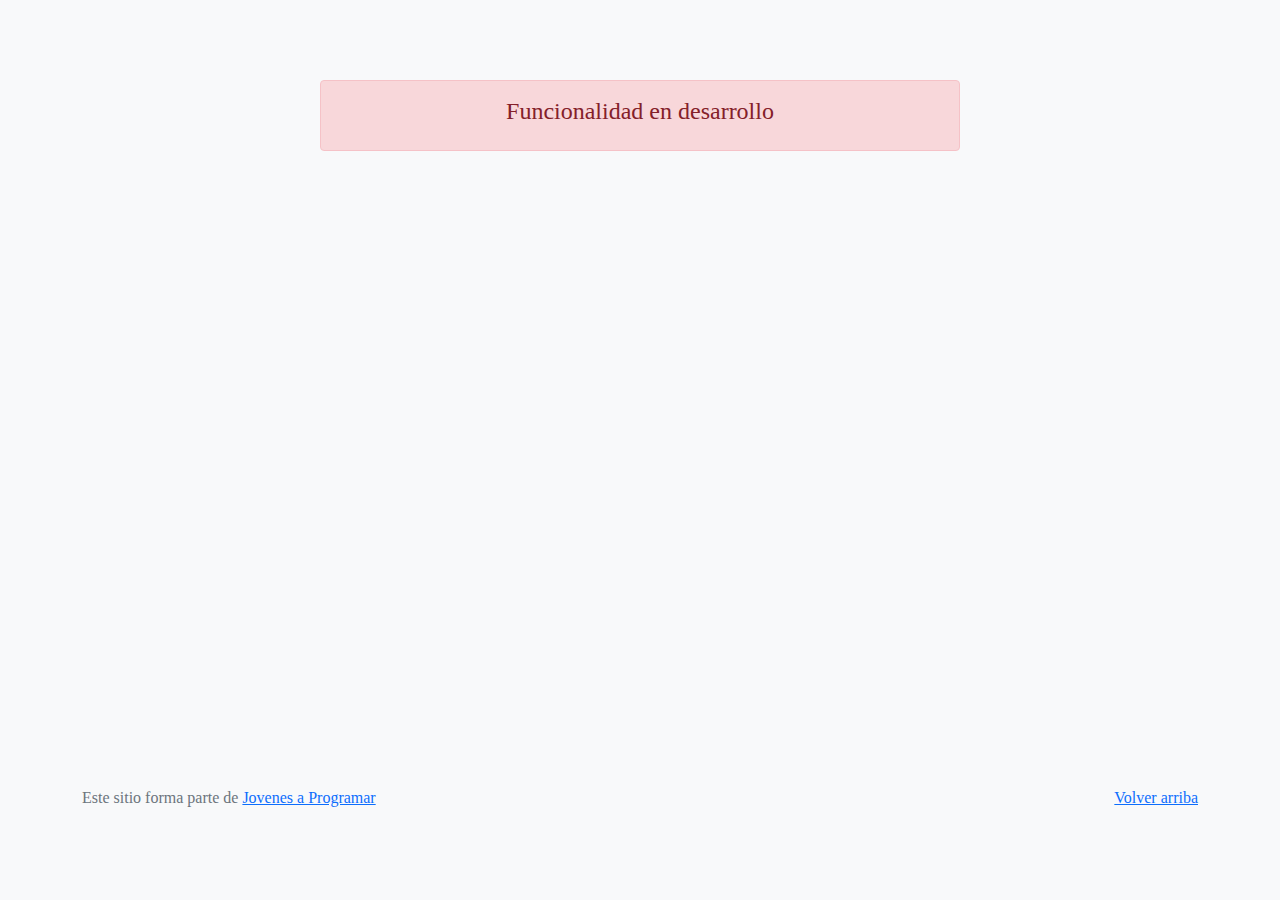
==== login.html @ 6482ea5a "first commit" ====
<!DOCTYPE html>
<html lang="es">

<head>
  <meta http-equiv="Content-Type" content="text/html; charset=UTF-8">
  <meta name="viewport" content="width=device-width, initial-scale=1, shrink-to-fit=no">
  <title>eMercado - Todo lo que busques está aquí</title>
  
  <link href="https://fonts.googleapis.com/css?family=Raleway:300,300i,400,400i,700,700i,900,900i" rel="stylesheet">
  <link href="css/bootstrap.min.css" rel="stylesheet">
  <link href="css/styles.css" rel="stylesheet">
  <style>
    body {
      background-color: rgb(248, 249, 250);
    }
  </style>
</head>

<body>
  <main class="mt-5">
    <div class="container">
      <div class="alert alert-danger text-center" role="alert">
        <h4 class="alert-heading">Funcionalidad en desarrollo</h4>
      </div>
    </div>
  </main>
  <footer class="text-muted">
    <div class="container">
      <p class="float-end">
        <a href="#">Volver arriba</a>
      </p>
      <p>Este sitio forma parte de <a href="https://jovenesaprogramar.edu.uy/" target="_blank">Jovenes a Programar</a></p>
    </div>
  </footer>
  <script src="js/login.js"></script>
</body>

</html>
---- css/styles.css ----
.jumbotron,
.card-body,
.container,
.site-header {
  font-family: 'Verdana', serif !important;
}

.jumbotron .display-4 {
  font-weight: bold;
}

nav a {
  text-decoration: none;
}

.bd-placeholder-img {
  font-size: 1.125rem;
  text-anchor: middle;
  -webkit-user-select: none;
  -moz-user-select: none;
  -ms-user-select: none;
  user-select: none;
}

@media (min-width: 768px) {
  .bd-placeholder-img-lg {
    font-size: 3.5rem;
  }
}

.jumbotron {
  height: 50vh;
  padding: 5em inherit;
  margin-bottom: 0;
  background-color: #53C0FB;
  background: url('../img/cover_back.png');
  background-size: cover;
  background-position: center;
  background-repeat: no-repeat;
  color: black;
  font-weight: bold;
}

@media (min-width: 768px) {
  .jumbotron {
    padding-top: 6rem;
    padding-bottom: 6rem;
  }
}

.jumbotron p:last-child {
  margin-bottom: 0;
}

.jumbotron-heading {
  font-weight: 300;
}

.jumbotron .container {
  max-width: 40rem;
  background-color: rgba(255, 255, 255, 0.5);
  border-radius: 10px;
  text-shadow: 1px 1px 2px grey;
}

.jumbotron .lead {
  font-size: 38px;
}

footer {
  padding-top: 3rem;
  padding-bottom: 3rem;
}

footer p {
  margin-bottom: .25rem;
}

.site-header a {
  color: white;
  transition: ease-in-out color .15s;
}

.site-header .dropdown-menu a {
  color: black;
}

.dropzone {
  border: 2px dashed #0087F7;
  border-radius: 5px;
  background: white;
}

.img-fit {
  max-height: 100%;
}

.alert {
  position: fixed;
  top: 80px;
  width: 50%;
  left: 50%;
  transform: translate(-50%, 0);
}

.lds-ring {
  display: inline-block;
  position: relative;
  width: 64px;
  height: 64px;
  top: 50%;
  left: 50%;
}

.cursor-active {
  cursor: pointer;
}

.left {
  float: left;
  padding: 4px;
  background-color: rgba(255, 255, 255, 0.5);
}

.lds-ring div {
  box-sizing: border-box;
  display: block;
  position: absolute;
  width: 51px;
  height: 51px;
  margin: 6px;
  border: 6px solid #fff;
  border-radius: 50%;
  animation: lds-ring 1.2s cubic-bezier(0.5, 0, 0.5, 1) infinite;
  border-color: #fff transparent transparent transparent;
}

.lds-ring div:nth-child(1) {
  animation-delay: -0.45s;
}

.lds-ring div:nth-child(2) {
  animation-delay: -0.3s;
}

.lds-ring div:nth-child(3) {
  animation-delay: -0.15s;
}

@keyframes lds-ring {
  0% {
    transform: rotate(0deg);
  }

  100% {
    transform: rotate(360deg);
  }
}

.signin {
  width: 100%;
  max-width: 330px;
  padding: 15px;
  margin: auto;
}

#spinner-wrapper {
  position: fixed;
  background-color: rgba(0, 0, 0, 0.5);
  width: 100%;
  height: 100%;
  top: 0;
  left: 0;
  z-index: 1021;
  display: none;
}

main {
  min-height: calc(100vh - 210px);
}

a.custom-card,
a.custom-card:hover {
  color: inherit;
  text-decoration: inherit;
}

.checked {
  color: orange;
}
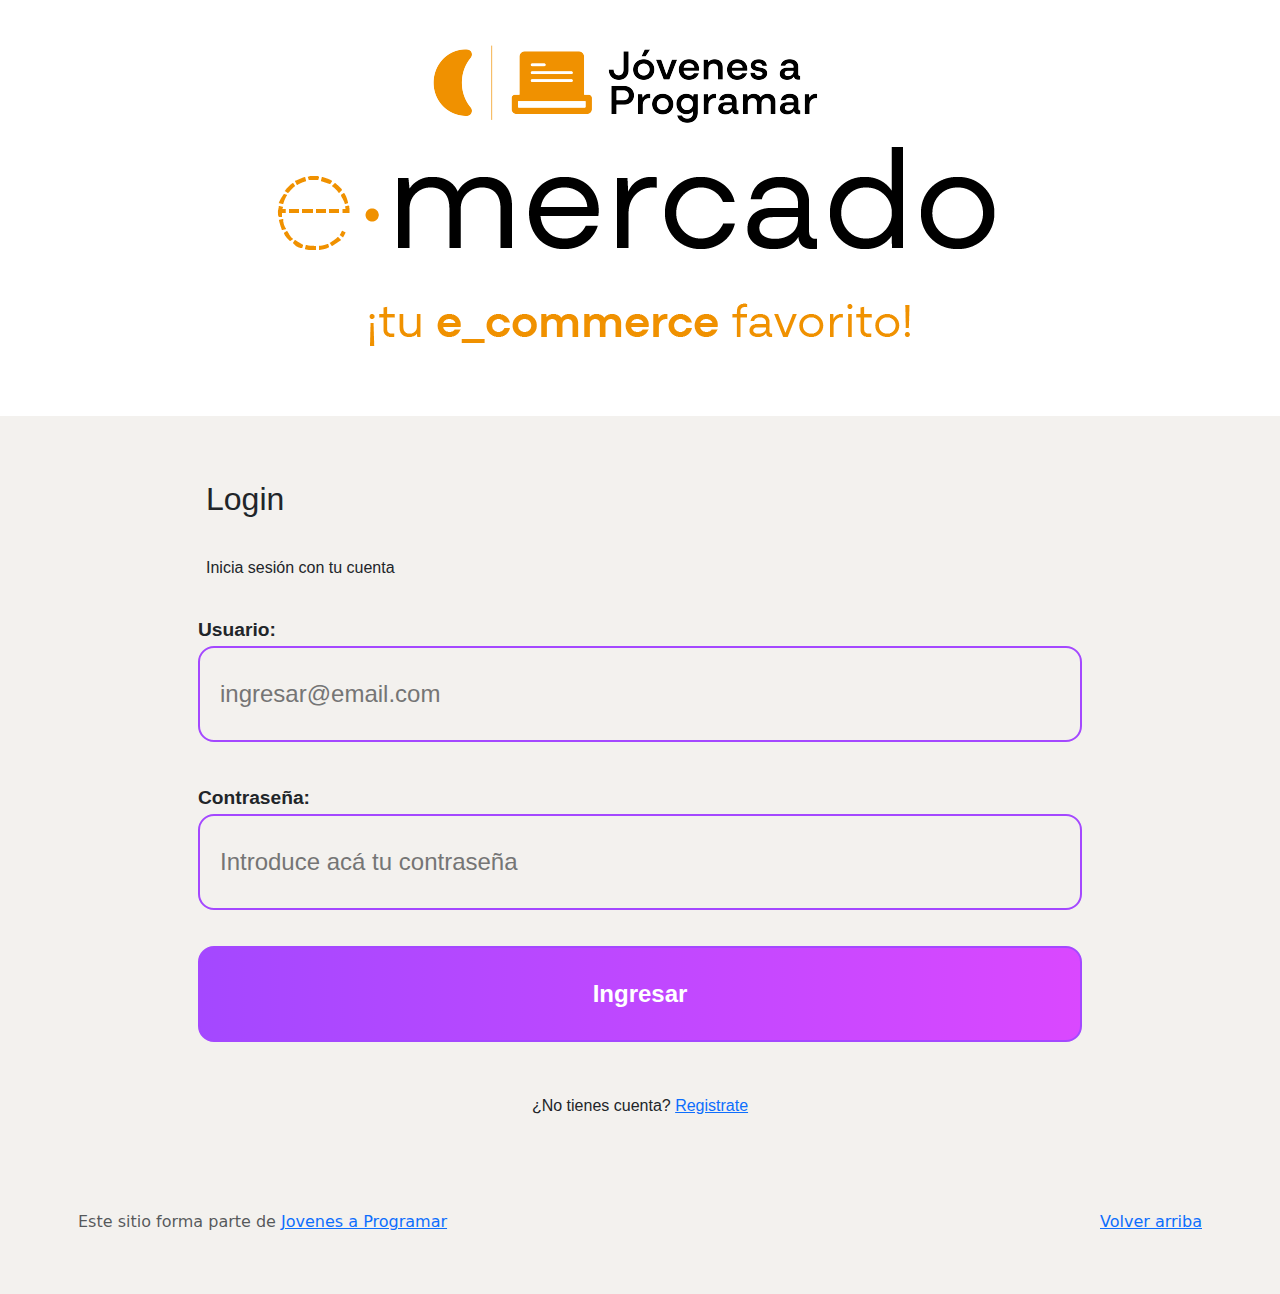
==== commit 1267df6f: "Merge branch 'main' into Lucía" ====
--- a/login.html
+++ b/login.html
@@ -9,30 +9,53 @@
   <link href="https://fonts.googleapis.com/css?family=Raleway:300,300i,400,400i,700,700i,900,900i" rel="stylesheet">
   <link href="css/bootstrap.min.css" rel="stylesheet">
   <link href="css/styles.css" rel="stylesheet">
-  <style>
-    body {
-      background-color: rgb(248, 249, 250);
-    }
-  </style>
+  <link href="https://cdn.jsdelivr.net/npm/bootstrap@5.3.3/dist/css/bootstrap.min.css" rel="stylesheet" integrity="sha384-QWTKZyjpPEjISv5WaRU9OFeRpok6YctnYmDr5pNlyT2bRjXh0JMhjY6hW+ALEwIH" crossorigin="anonymous">
+
 </head>
 
-<body>
+
+<header><img src="img/login.png" alt="Encabezado Login" class="img-fluid"></header>
+<body class="login">
   <main class="mt-5">
     <div class="container">
-      <div class="alert alert-danger text-center" role="alert">
-        <h4 class="alert-heading">Funcionalidad en desarrollo</h4>
+      <div class="row">
+        <form id="loginForm" action="" method ="get"></form>
+        <div class="col-lg-12 col-md-6 col-sm-2 mx-auto p-3 fs-4" style="width: 100vh; justify-content: center;">
+          <h3>Login</h3>
+        </div>
+        <div class="col-lg-12 col-md-6 col-sm-2 mx-auto p-3 fs-4" style="width: 100vh; justify-content: center;" >
+          <h4>Inicia sesión con tu cuenta</h4>
+        </div>
+        <div class="col-12 mx-auto p-2 fs-4" style="width: 100vh;">
+          <label for="username">Usuario:</label> <br>
+          <input style="width: 100%; max-width: 100vh;" type="email" placeholder="ingresar@email.com" name="username" id="username"><br><br>
+          <label for="password">Contraseña:</label> <br>
+          <input style="width: 100%; max-width: 100vh;" type="password" placeholder="Introduce acá tu contraseña" name="password" id="password"><br><br>
+          <button type="button" onclick="login()" style="width: 100%; max-width: 100vh;">Ingresar</button>
+          <br><br>
+        </div>
+        <div class="col-12 mx-auto p-2 fs-6 d-flex justify-content-center" >
+          <p>¿No tienes cuenta? <a href="#">Registrate</a></p>
+        </div>
       </div>
     </div>
+    
   </main>
   <footer class="text-muted">
     <div class="container">
-      <p class="float-end">
+      <div class="row">
+
+      <div class="col-12 mx-auto p-2" style="width: 120vw;">
+        <p class="float-end">
         <a href="#">Volver arriba</a>
-      </p>
-      <p>Este sitio forma parte de <a href="https://jovenesaprogramar.edu.uy/" target="_blank">Jovenes a Programar</a></p>
+        </p>
+        <p>Este sitio forma parte de <a href="https://jovenesaprogramar.edu.uy/" target="_blank">Jovenes a Programar</a></p>
+      </div>
+      </div>
     </div>
   </footer>
-  <script src="js/login.js"></script>
+<script src="js/login.js" defer></script>
+<script src="https://cdn.jsdelivr.net/npm/bootstrap@5.3.3/dist/js/bootstrap.bundle.min.js" crossorigin="anonymous"></script>
 </body>
 
-</html>+</html>
--- a/css/styles.css
+++ b/css/styles.css
@@ -1,6 +1,61 @@
 .jumbotron,
 .card-body,
-.container,
+
+.login {
+  background-color: rgb(243, 241, 238);
+}
+
+header {
+  background-color: white;
+  width: 100%;
+  display: flex;
+  justify-content: center;
+}
+
+
+.mt-5 .container {
+  font-family: Verdana, Geneva, Tahoma, sans-serif;
+}
+
+.container h3{
+  font-style: normal;
+  font-size: 2rem;
+}
+
+.container h4 {
+  font-style: normal;
+  font-size: 1rem;
+}
+
+.container label {
+  font-weight: bold;
+  font-size: 1.2rem;
+}
+
+.container input{
+  border: 2px solid rgb(164,72,255);
+
+  width: 45rem;
+  max-width: 100vh;
+  height: 6rem;
+
+  background-color: rgb(243,241,238);
+  border-radius: 1rem;
+  padding: 20px;
+}
+
+.container button {
+
+  width: 45rem;
+  height: 6rem;
+  max-width: 50vh;
+  border-radius: 1rem;
+  background: linear-gradient(to right, #A448FF, #DA48FF);
+  color: white;
+  font-weight: bold;
+  border: 2px solid #A448FF;
+}
+
 .site-header {
   font-family: 'Verdana', serif !important;
 }
@@ -19,8 +74,11 @@
   -webkit-user-select: none;
   -moz-user-select: none;
   -ms-user-select: none;
-  user-select: none;
-}
+  user-select: none;}
+
+  .img-login {
+    justify-content: center;
+  }
 
 @media (min-width: 768px) {
   .bd-placeholder-img-lg {
@@ -187,4 +245,4 @@
 
 .checked {
   color: orange;
-}+}
